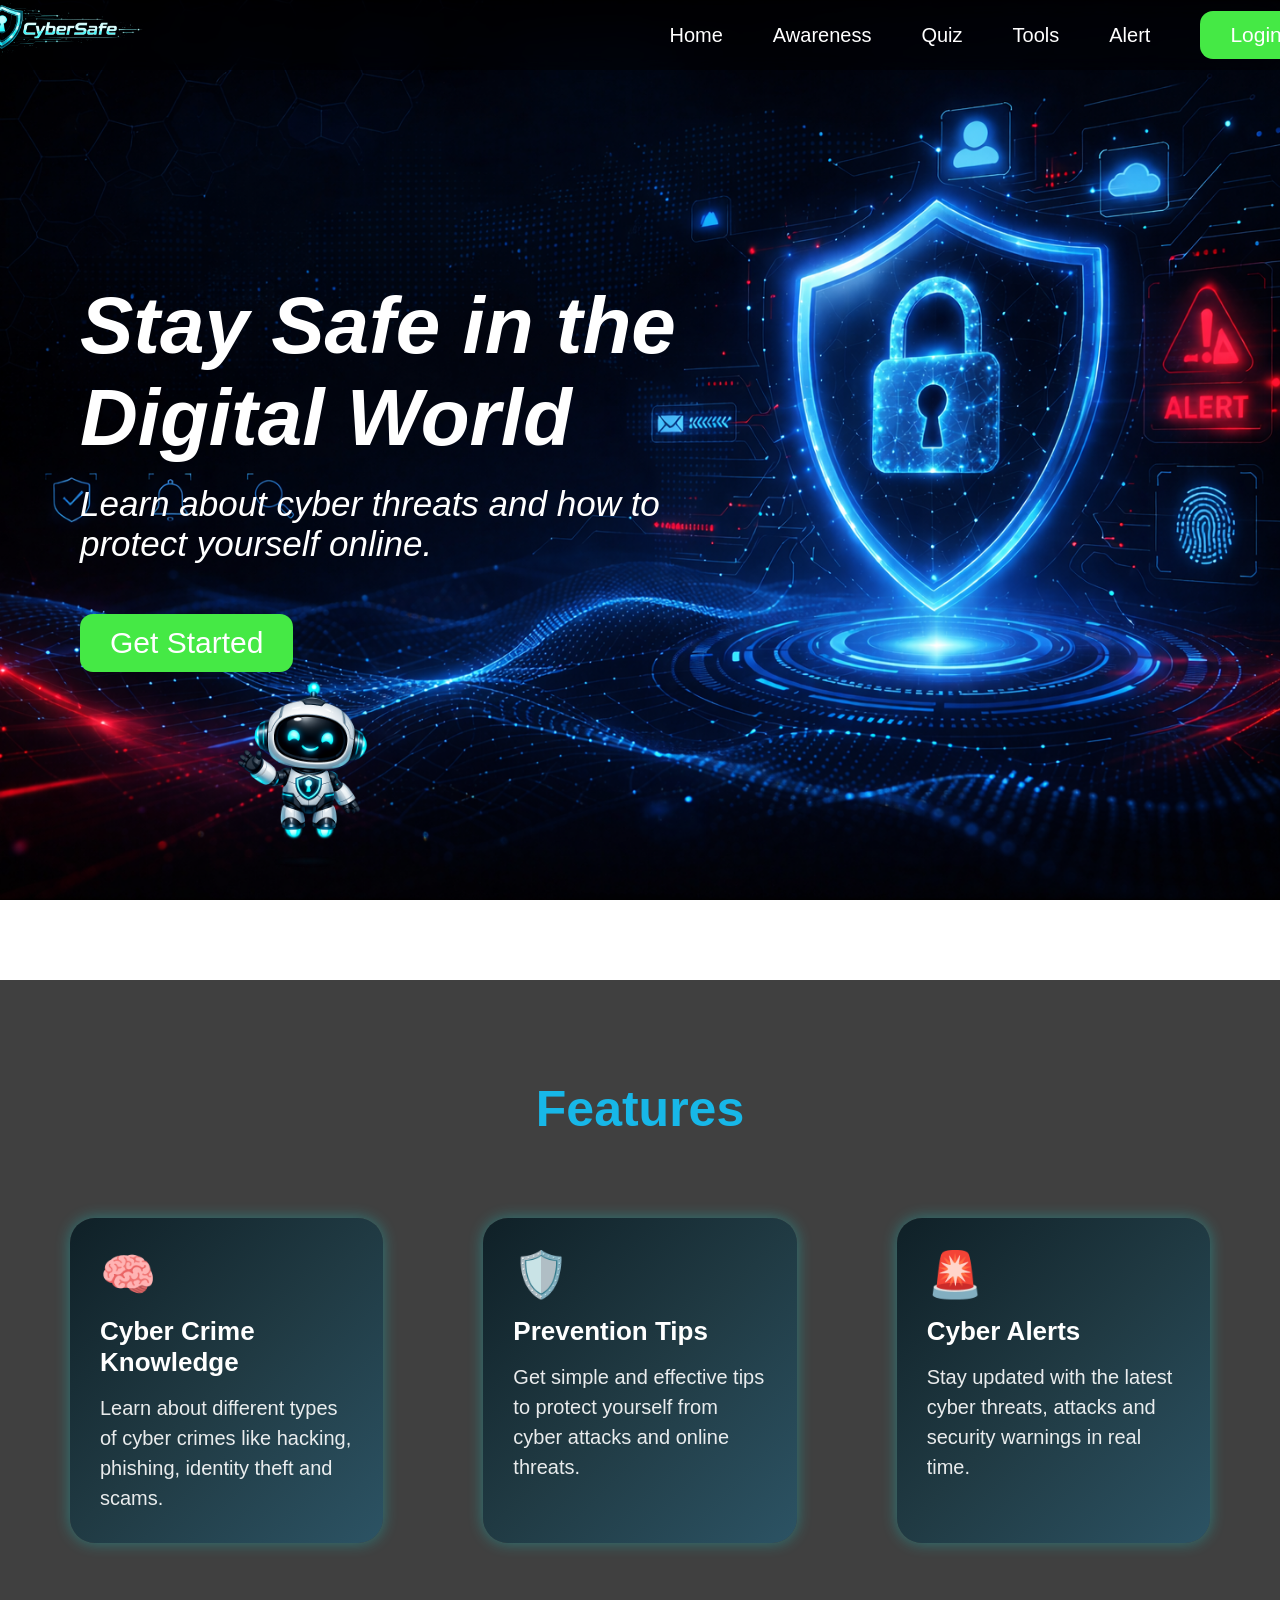
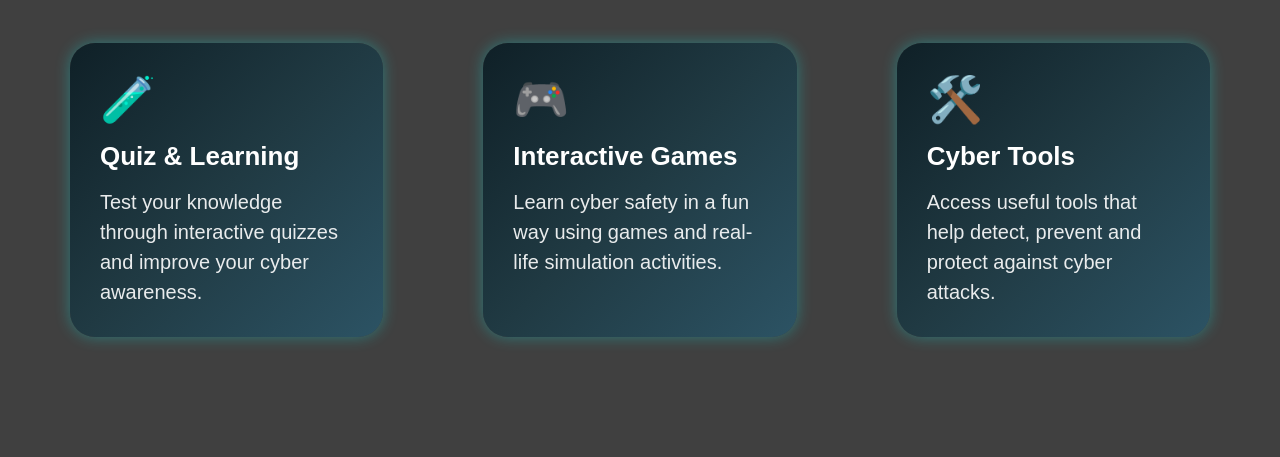
==== index.html @ 5fda8fcb "Done" ====
<!DOCTYPE html>
<html lang="en">
<head>
    <meta charset="UTF-8">
    <meta name="viewport" content="width=device-width, initial-scale=1.0">
    <title>Cyber Awareness Platform</title>
    <link rel="stylesheet" href="style.css">
</head>
<body>
  
    <div id="main">

        <div id="nav">
            <div id="logo"><img src="images/logo.png" alt=""></div>
            <div class="text"><a href="index.html">Home</a></div>
            <div class="text"><a href="awareness.html">Awareness</a></div>
            <div class="text"><p>Quiz</p></div>
            <div class="text"><a href="tools.html">Tools</a></div>
            <div class="text"><p>Alert</p></div>
            <div class="text">
                <a href="login.html"><button>Login</button></a>
            </div>
        </div>

        <div id="content">
            <h1>Stay Safe in the <br> Digital World</h1>
            <p>Learn about cyber threats and how to protect yourself online.</p>
            <button class="btn">Get Started</button>

            <div class="robot">
                <img src="images/robot..png" alt="Cyber Robot">
            </div>
        </div>

    <section id="features">
    <h2>Features</h2>

    <div class="feature-container">

        <div class="feature-card">
            <div class="feature-icon">🧠</div>
            <h3>Cyber Crime Knowledge</h3>
            <p>Learn about different types of cyber crimes like hacking, phishing, identity theft and scams.</p>
        </div>

        <div class="feature-card">
            <div class="feature-icon">🛡️</div>
            <h3>Prevention Tips</h3>
            <p>Get simple and effective tips to protect yourself from cyber attacks and online threats.</p>
        </div>

        <div class="feature-card">
            <div class="feature-icon">🚨</div>
            <h3>Cyber Alerts</h3>
            <p>Stay updated with the latest cyber threats, attacks and security warnings in real time.</p>
        </div>

        <div class="feature-card">
            <div class="feature-icon">🧪</div>
            <h3>Quiz & Learning</h3>
            <p>Test your knowledge through interactive quizzes and improve your cyber awareness.</p>
        </div>

        <div class="feature-card">
            <div class="feature-icon">🎮</div>
            <h3>Interactive Games</h3>
            <p>Learn cyber safety in a fun way using games and real-life simulation activities.</p>
        </div>

        <div class="feature-card">
            <div class="feature-icon">🛠️</div>
            <h3>Cyber Tools</h3>
            <p>Access useful tools that help detect, prevent and protect against cyber attacks.</p>
        </div>

    </div>
</section>
        

    </div>
    
</body>
</html>
---- style.css ----
*{
    margin:0;
    padding:0;
    box-sizing:border-box;
    font-family: Arial, Helvetica, sans-serif;
}

html,body{
    width:100%;
    min-height:100%;
    background-image:url("images/bg.png");
    background-size:cover;
    background-position:center;
    background-repeat:no-repeat;
    background-attachment:fixed;
    overflow-x:hidden;
}

#main{
    width:100%;
    min-height:100vh;
}

#nav{
    height:70px;
    width:100%;
    position:fixed;
    top:0;
    left:0;
    display:flex;
    align-items:center;
    justify-content:space-evenly;
    background:rgba(0,0,0,0.4);
    backdrop-filter:blur(10px);
    z-index:1000;
}

.text a{
    text-decoration:none;
    color:white;
}

.text a:hover{
    color:lightblue;
}

.text:hover{
    color:white;
    text-decoration:none;
}

#logo{
    margin:12px;
    margin-right:500px;
}

#logo img{
    height:155px;
    width:auto;
    margin-left:-75px;
}

#logo img:hover{
    filter:drop-shadow(0 0 10px cyan);
    transition:0.3s;
}

.text{
    color:white;
    font-size:20px;
    margin-right:50px;
    cursor:pointer;
}

.text:hover{
    color:lightblue;
    text-decoration:underline;
}

button{
    background-color:rgb(69,233,69);
    font-size:21px;
    padding:12px 30px;
    border-radius:13px;
    border:none;
    color:white;
    cursor:pointer;
}

button:hover{
    background-color:rgb(16,150,56);
}

/* ================= INDEX ================= */

#content{
    min-height:100vh;   /* FIXED */
    width:50%;
    padding-top:280px;
    margin-left:80px;
    color:white;
    font-style:oblique;
}

#content h1{
    font-size:80px;
    margin-bottom:20px;
    animation:colourAnimation 5s ease-in infinite,
              floatletters 3s ease-in-out infinite;
}

#content p{
    font-size:35px;
    margin-bottom:50px;
    animation:colourAnimation 5s ease-in infinite;
}

#content button{
    font-size:30px;
    animation:pulse 2s infinite;
}

@keyframes colourAnimation{
    0%{ color:white; }
    50%{ color:rgb(23, 183, 232); }
    100%{ color:white; }
}

@keyframes floatletters{
    0%{ transform:translateY(0px); }
    50%{ transform:translateY(-20px); }
    100%{ transform:translateY(0px); }
}

@keyframes pulse{
    0%{ transform:scale(1); }
    50%{ transform:scale(1.08); }
    100%{ transform:scale(1); }
}

.robot{
    position:absolute;
    right:-200px;
    bottom:8px;
    animation:moveRobot 4s ease forwards;
}

.robot img{
    width:220px;
}

@keyframes moveRobot{
    from{ left:-50px; }
    to{ left:200px; }
}

/* ================= FEATURE SECTION ================= */

#features{
    width:100%;
    min-height:100vh;
    padding:100px 50px;
    background:rgba(0,0,0,0.75);
    text-align:center;
    margin-top:80px;   /* FIXED */
}

#features h2{
    color:rgb(23, 183, 232);;
    font-size:50px;
    margin-bottom:60px;
    
    animation:colourAnimation 5s ease-in infinite,
              floatletters 3s ease-in-out infinite;
}

.feature-container{
    display:grid;
    grid-template-columns:repeat(auto-fit, minmax(300px,1fr));
    gap:100px;
    padding:20px;
}

.feature-card{
    background:linear-gradient(135deg,#0f2027,#203a43,#2c5364);
    border-radius:25px;
    padding:30px;
    color:white;
    text-align:left;
    position:relative;
    overflow:hidden;
    transition:0.4s;
    box-shadow:0 0 15px rgba(0,255,255,0.3);
}

.feature-card::before{
    content:"";
    position:absolute;
    top:0;
    left:-100%;
    width:100%;
    height:100%;
    background:linear-gradient(120deg,transparent,rgba(0,255,255,0.6),transparent);
    transition:0.5s;
}

.feature-card:hover::before{
    left:100%;
}

.feature-card:hover{
    transform:translateY(-15px) scale(1.03);
    box-shadow:0 0 25px rgba(0,255,255,0.8);
}

.feature-icon{
    font-size:45px;
    margin-bottom:15px;
}

.feature-card h3{
    font-size:26px;
    margin-bottom:15px;
}

.feature-card p{
    font-size:20px;
    line-height:1.5;
    opacity:0.9;
}

/* ================= LOGIN ================= */

.login-container{
    display:flex;
    justify-content:center;
    align-items:center;
}

.login-box{
    margin-top: 200px;
    width:400px;
    padding:40px;
    height: 450px;
    background:rgba(241, 242, 237, 0.804);
    border-radius:20px;
    box-shadow:0 0 20px #00eaff;
    color:rgb(19, 19, 19);
    text-align:center;
}

.login-box h2{
    margin-bottom:20px;
    background: linear-gradient(to bottom,rgb(5, 5, 93) 50%,rgb(8, 127, 175) 50%);
    color: transparent;
    -webkit-background-clip: text;
    font-size: 20px;
}

.input-box{
    position:relative;
    margin-bottom:30px;
}

.input-box input{
    width:100%;
    padding:10px;
    background:transparent;
    border:none;
    border-bottom:2px solid #00eaff;
    outline:none;
    font-size:16px;
}

.input-box label{
    position:absolute;
    top:10px;
    left:0;
    transition:0.3s;
}

.input-box input:focus ~ label,
.input-box input:valid ~ label{
    top:-15px;
    font-size:12px;
    color:#0d94a0;
}
.register{
margin-top:50px;
font-size:20px;
}
.register a{
color:#0a8288;
text-decoration:none;
}
.register a:hover{
    color: darkblue;
}
.robot-side{
    text-align:center;
    color:white;
     position:absolute;
    right:1065px;
    bottom:255px;
}

.robot-side img{
    width:250px;
    
}


/* ================= REGISTER ================= */

.register-container{
    display:flex;
    justify-content:center;
    align-items:center;
    width:100%;
}
.robotside{
    text-align:center;
    color:white;
     position:absolute;
    right:1065px;
    bottom:172px;
}

.robotside img{
    width:250px;
    
}
.register-box{
    width:380px;
    margin-top: 150px;
    padding:40px;
    border-radius:10px;
    background:rgba(251, 248, 248, 0.75);
    box-shadow:0 0 20px #00eaff;
    text-align:center;
}

.form-btn{
    width:100%;
    padding:10px;
    background:#59dde9;
    border:none;
    border-radius:5px;
    cursor:pointer;
}

.form-btn:hover{
    background:#3c96db;
    color:white;
}
.login-link{
margin-top:30px;
font-size:18px;

}

.login-link a{
color:#087680;
text-decoration:none;
}
.login-link a:hover{
    color: darkblue;
}

/* ================= AWARENESS ================= */


#hero{
    text-align:center;
    padding-top:150px;
    padding-bottom:80px;
}

#hero h1{
    font-size:70px;
    color:rgb(40, 214, 214);
    margin-bottom:20px;
}

#hero p{
    font-size:28px;
    color: white;
}#crime-section{
    width:100%;
    display:flex;
    justify-content:center;
    flex-wrap:wrap;
    gap:100px;
    padding:40px;
}

/* CARD WRAPPER */
.crime-card{
    width:400px;
    height:350px;
    perspective:1000px;
    position:relative;
}

/* INNER FLIP */
.crime-card-inner{
    position:relative;
    width:100%;
    height:100%;
    transition:transform 0.8s;
    transform-style:preserve-3d;
    will-change: transform;
}

/* HOVER EFFECT */
.crime-card:hover{
    z-index:10;
}

.crime-card:hover .crime-card-inner{
    transform:rotateY(180deg);
}

/* FRONT + BACK COMMON */
.crime-card-front,
.crime-card-back{
    position:absolute;
    width:100%;
    height:100%;
    border-radius:40px;
    backface-visibility:hidden;
    display:flex;
    align-items:center;
    justify-content:center;
    text-align:center;
    padding:20px;
    box-shadow:0 0 20px rgba(0,255,255,0.5);
}


/* BACK SIDE */
.crime-card-back{
    background:rgba(0,0,0,0.85);
    color:white;
    transform:rotateY(180deg);
}

.crime-card-back p{
    font-size:25px;
    line-height:1.6;
}
.crime-card-front img{
    width:100%;
    height:100%;
    object-fit:cover;   /* key property */
    position:absolute;
    top:0;
    left:0;
}
.crime-card-front h2{
    position:relative;
    z-index:2;
    color:white;
    background:rgba(0,0,0,0.5);
    padding:10px 15px;
    border-radius:10px;
    font-size: 30px;
}

/* ===== TITLE ===== */
.page-title{
    margin-top: 100px; 
     margin-bottom: 20px;  
    text-align: center;
    font-size: 50px;
    color: #28eae6;
    position: relative;
    z-index: 1;
}
  
/* ===== GRID ===== */
.tool-grid{
    display:grid;
    grid-template-columns:repeat(2, 1fr);
    gap:15px;
    padding:15px;

    /* smooth entry */
    animation:fadeGrid 0.6s ease;
}

@keyframes fadeGrid{
    from{
        opacity:0;
        transform:translateY(10px);
    }
    to{
        opacity:1;
        transform:translateY(0);
    }
}

/* ===== TOOL BOX ===== */
.tool-box{
    background:#1f2937;
    padding:15px;
    border-radius:10px;
    border:1px solid #374151;

    display:flex;
    justify-content:space-between;
    align-items:center;

    min-height:110px;
    transition:all 0.35s ease;

    /* animation base */
    opacity:0;
    transform:translateY(20px);
    animation:fadeUp 0.6s ease forwards;
}


/* stagger animation (nice dashboard feel) */
.tool-box:nth-child(1){animation-delay:0.05s;}
.tool-box:nth-child(2){animation-delay:0.1s;}
.tool-box:nth-child(3){animation-delay:0.15s;}
.tool-box:nth-child(4){animation-delay:0.2s;}
.tool-box:nth-child(5){animation-delay:0.25s;}
.tool-box:nth-child(6){animation-delay:0.3s;}
.tool-box:nth-child(7){animation-delay:0.35s;}
.tool-box:nth-child(8){animation-delay:0.4s;}

@keyframes fadeUp{
    to{
        opacity:1;
        transform:translateY(0);
    }
}

/* hover effect (modern cyber lift) */
.tool-box:hover{
    transform:translateY(-6px) scale(1.02);
    border-color:#00ffcc;
    box-shadow:0 10px 25px rgba(0,255,204,0.15);
    
}

/* ===== TEXT ===== */
.tool-info h3{
    color:#19dede;
    font-size:28px;
    margin-bottom:5px;

    transition:0.3s;
}

.tool-box:hover .tool-info h3{
    text-shadow:0 0 8px #19dede;
}

.tool-info p{
    font-size:20px;
    color:#e0e7f1;
}

.tool-info span{
    font-size:18px;
    color:#fbbf24;
}

/* ===== BUTTON ===== */
.tool-btn{
    background:#28d3ed;
    color:#0b0f19;
    padding:7px 10px;
    border-radius:6px;
    text-decoration:none;
    font-weight:bold;
    font-size:18px;

    transition:0.3s;
}

.tool-btn:hover{
    background:#00ffcc;
    transform:scale(1.08);
    box-shadow:0 0 12px #00ffcc;
}

/* ===== MOBILE ===== */
@media(max-width:768px){
    .tool-grid{
        grid-template-columns:1fr;
    }

    .tool-box{
        flex-direction:column;
        align-items:flex-start;
        gap:15px;
    }
}
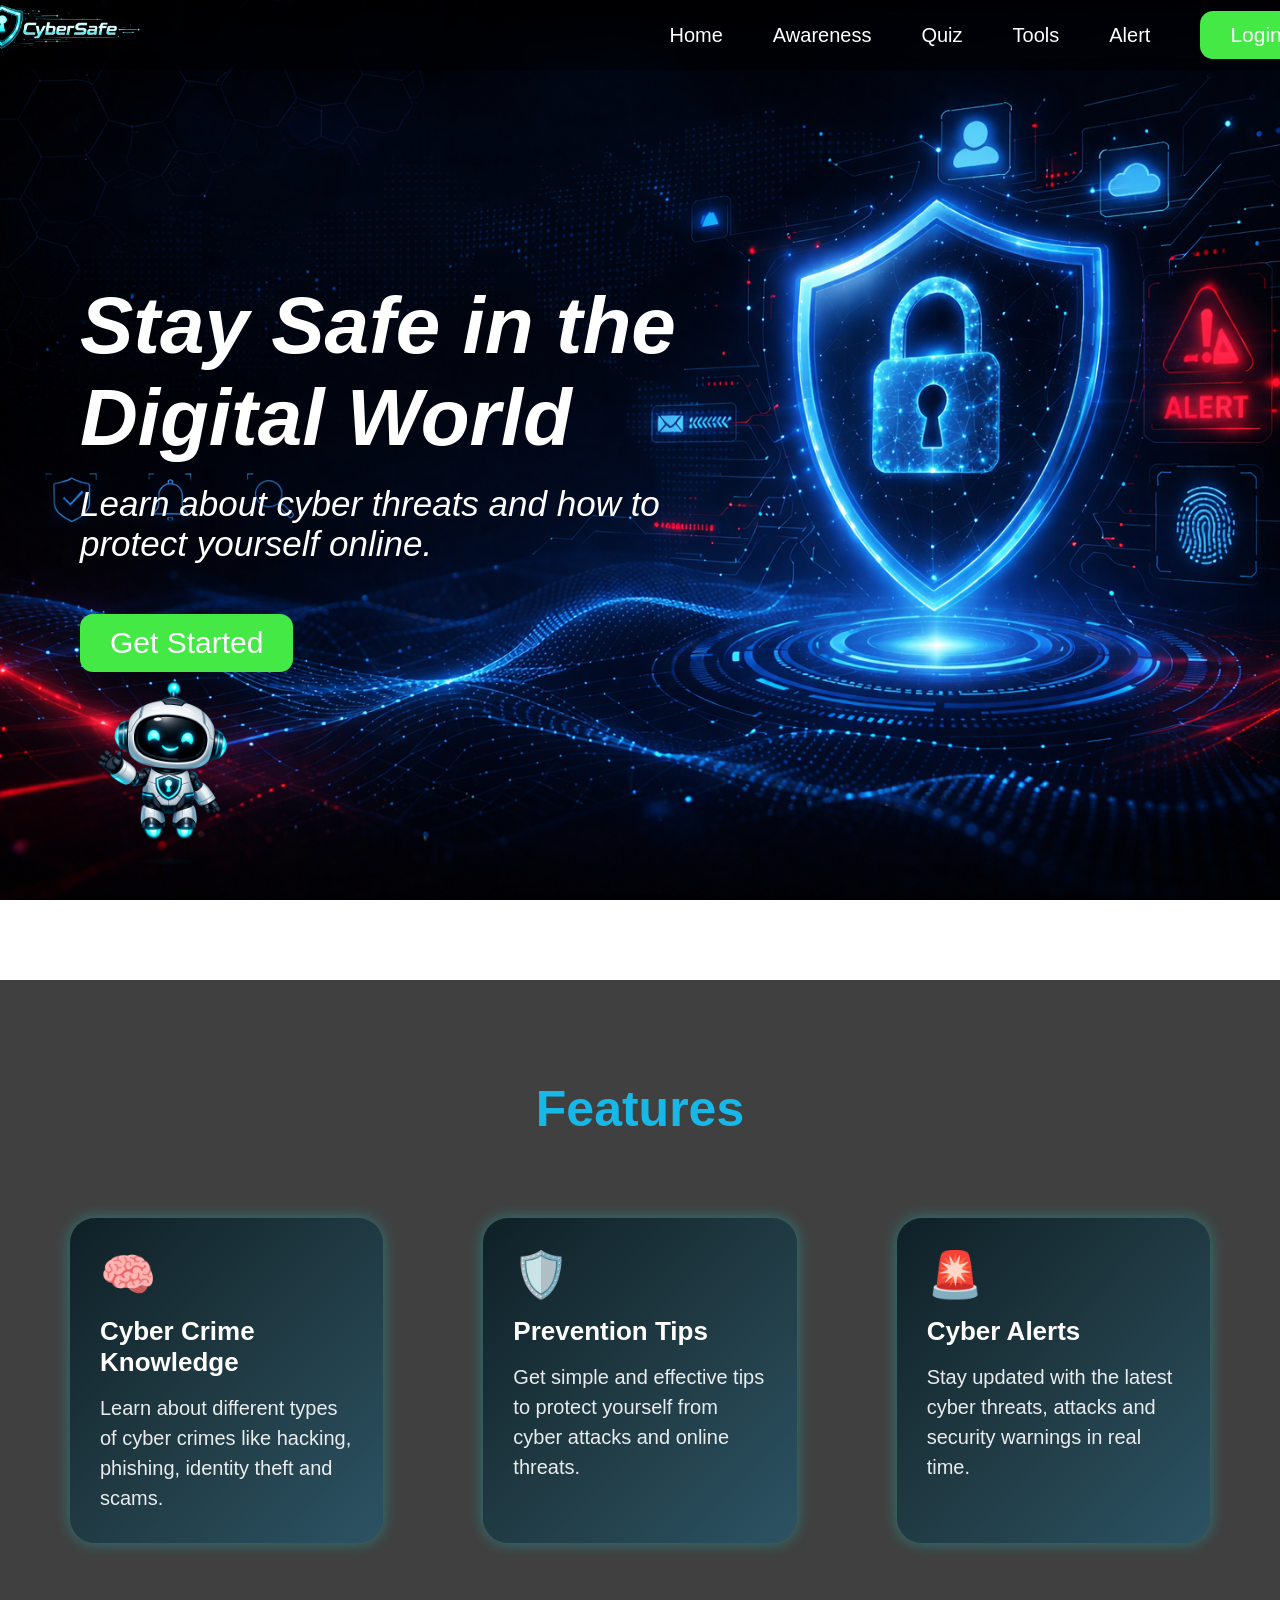
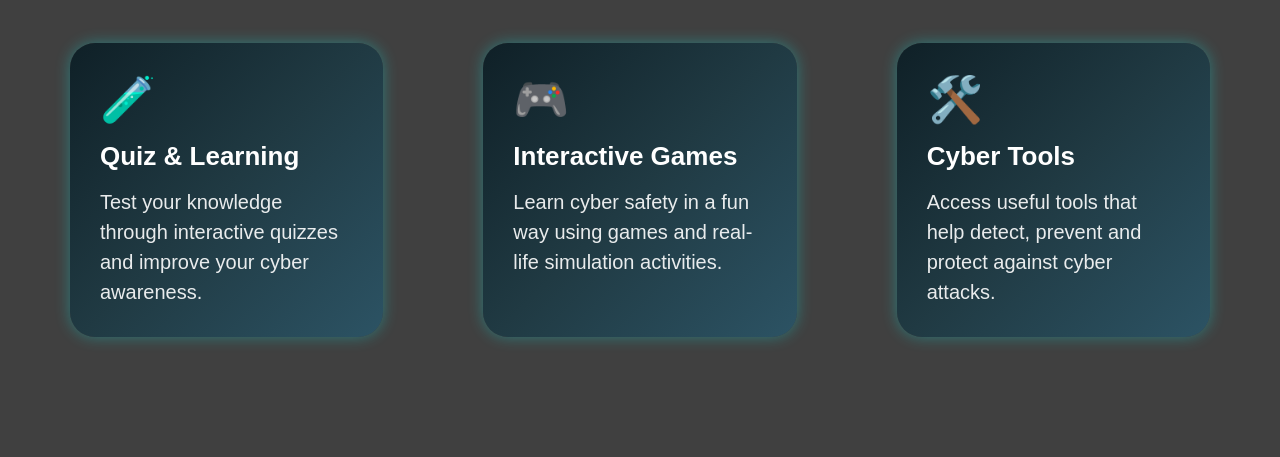
==== commit b2a55e0b: "Done" ====
--- a/index.html
+++ b/index.html
@@ -14,7 +14,7 @@
             <div id="logo"><img src="images/logo.png" alt=""></div>
             <div class="text"><a href="index.html">Home</a></div>
             <div class="text"><a href="awareness.html">Awareness</a></div>
-            <div class="text"><p>Quiz</p></div>
+            <div class="text"><a href="quiz.html">Quiz</a></div>
             <div class="text"><a href="tools.html">Tools</a></div>
             <div class="text"><p>Alert</p></div>
             <div class="text">
@@ -25,7 +25,7 @@
         <div id="content">
             <h1>Stay Safe in the <br> Digital World</h1>
             <p>Learn about cyber threats and how to protect yourself online.</p>
-            <button class="btn">Get Started</button>
+            <button onclick="window.location.href='games.html'">Get Started</button>
 
             <div class="robot">
                 <img src="images/robot..png" alt="Cyber Robot">
--- a/style.css
+++ b/style.css
@@ -94,7 +94,7 @@
 /* ================= INDEX ================= */
 
 #content{
-    min-height:100vh;   /* FIXED */
+    min-height:100vh;   
     width:50%;
     padding-top:280px;
     margin-left:80px;
@@ -162,7 +162,7 @@
     padding:100px 50px;
     background:rgba(0,0,0,0.75);
     text-align:center;
-    margin-top:80px;   /* FIXED */
+    margin-top:80px;   
 }
 
 #features h2{
@@ -394,7 +394,7 @@
     padding:40px;
 }
 
-/* CARD WRAPPER */
+
 .crime-card{
     width:400px;
     height:350px;
@@ -402,7 +402,7 @@
     position:relative;
 }
 
-/* INNER FLIP */
+
 .crime-card-inner{
     position:relative;
     width:100%;
@@ -412,7 +412,7 @@
     will-change: transform;
 }
 
-/* HOVER EFFECT */
+
 .crime-card:hover{
     z-index:10;
 }
@@ -421,7 +421,7 @@
     transform:rotateY(180deg);
 }
 
-/* FRONT + BACK COMMON */
+
 .crime-card-front,
 .crime-card-back{
     position:absolute;
@@ -438,7 +438,7 @@
 }
 
 
-/* BACK SIDE */
+
 .crime-card-back{
     background:rgba(0,0,0,0.85);
     color:white;
@@ -452,7 +452,7 @@
 .crime-card-front img{
     width:100%;
     height:100%;
-    object-fit:cover;   /* key property */
+    object-fit:cover;   
     position:absolute;
     top:0;
     left:0;
@@ -484,8 +484,6 @@
     grid-template-columns:repeat(2, 1fr);
     gap:15px;
     padding:15px;
-
-    /* smooth entry */
     animation:fadeGrid 0.6s ease;
 }
 
@@ -514,14 +512,14 @@
     min-height:110px;
     transition:all 0.35s ease;
 
-    /* animation base */
+
     opacity:0;
     transform:translateY(20px);
     animation:fadeUp 0.6s ease forwards;
 }
 
 
-/* stagger animation (nice dashboard feel) */
+
 .tool-box:nth-child(1){animation-delay:0.05s;}
 .tool-box:nth-child(2){animation-delay:0.1s;}
 .tool-box:nth-child(3){animation-delay:0.15s;}
@@ -538,7 +536,7 @@
     }
 }
 
-/* hover effect (modern cyber lift) */
+
 .tool-box:hover{
     transform:translateY(-6px) scale(1.02);
     border-color:#00ffcc;
@@ -599,4 +597,160 @@
         align-items:flex-start;
         gap:15px;
     }
+}
+
+/* QUIZ */
+#quiz-container{
+    margin-top:140px;
+    text-align:center;
+    animation:fadeIn 1s ease-in-out;
+}
+
+h1{
+    font-size:38px;
+    margin-bottom:20px;
+    color: white;
+}
+
+#question{
+    font-size:33px;
+    margin-bottom:25px;
+    color:#38bdf8;
+    font-weight:bold;
+}
+
+/* OPTIONS */
+.option{
+    display:block;
+    margin:15px auto;
+    padding:16px;
+    width:60%;
+    font-size:20px;
+    background:#1e293b;
+    border:none;
+    color:white;
+    cursor:pointer;
+    border-radius:8px;
+    transition:0.3s;
+}
+
+.option:hover{
+    background:#38bdf8;
+    transform:scale(1.05);
+}
+
+/* NAV BUTTONS */
+.btn-group{
+    margin-top:25px;
+}
+
+.nav-btn{
+    margin:12px;
+    padding:12px 25px;
+    font-size:18px;
+    background:#3cd2f4;
+    border: none;
+    color:black;
+    cursor:pointer;
+    border-radius:10px;
+    font-weight:bold;
+}
+
+.nav-btn:hover{
+    background:#0c8dc8;
+}
+
+/* SCORE */
+#quiz-container p{
+    font-size:35px;
+    margin-top:20px;
+    font-weight: 400;
+    color: rgb(150, 239, 246);
+}
+
+/* POPUP */
+#popup{
+    position:fixed;
+    top:40%;
+    left:50%;
+    transform:translate(-50%,-50%);
+    background:#020617;
+    padding:25px;
+    font-size:20px;
+    border:2px solid #38bdf8;
+    display:none;
+}
+
+/* ANIMATION */
+@keyframes fadeIn{
+    from{opacity:0;}
+    to{opacity:1;}
+}
+
+/* Robot container */
+.robots-side {
+    position: absolute;
+    left: 20px;
+    top: 150px;
+    animation: fadeIn 1.5s ease-in-out,
+               moveRobot 3s ease forwards;
+                
+               
+}
+
+/* Robot image */
+.robot-img {
+    width: 300px;
+     left: 500px;
+    bottom: -700px;
+    position: absolute;
+    animation: floatRobot 4s ease-in-out infinite,
+               
+    filter: drop-shadow(0 0 10px #38bdf8);
+    transition: transform 0.3s ease;
+}
+
+@keyframes moveRobot{
+    from{ left:-150px; }
+    to{ left:60px; }
+}
+/* Floating animation */
+@keyframes floatRobot {
+    0% {
+        transform: translateY(0px) scale(1);
+    }
+    50% {
+        transform: translateY(-15px) scale(1.03);
+    }
+    100% {
+        transform: translateY(0px) scale(1);
+    }
+}
+
+/* Hover wave effect */
+.robot-img:hover {
+    animation: floatRobot 4s ease-in-out infinite,
+              
+               wave 0.6s ease-in-out;
+}
+
+/* Wave animation */
+@keyframes wave {
+    0% { transform: rotate(0deg); }
+    25% { transform: rotate(3deg); }
+    50% { transform: rotate(-3deg); }
+    75% { transform: rotate(2deg); }
+    100% { transform: rotate(0deg); }
+}
+
+/* Fade in */
+@keyframes fadeIn {
+    from {
+        opacity: 0;
+        transform: translateX(-30px);
+    }
+    to {
+        opacity: 1;
+        transform: translateX(0);
+    }
 }
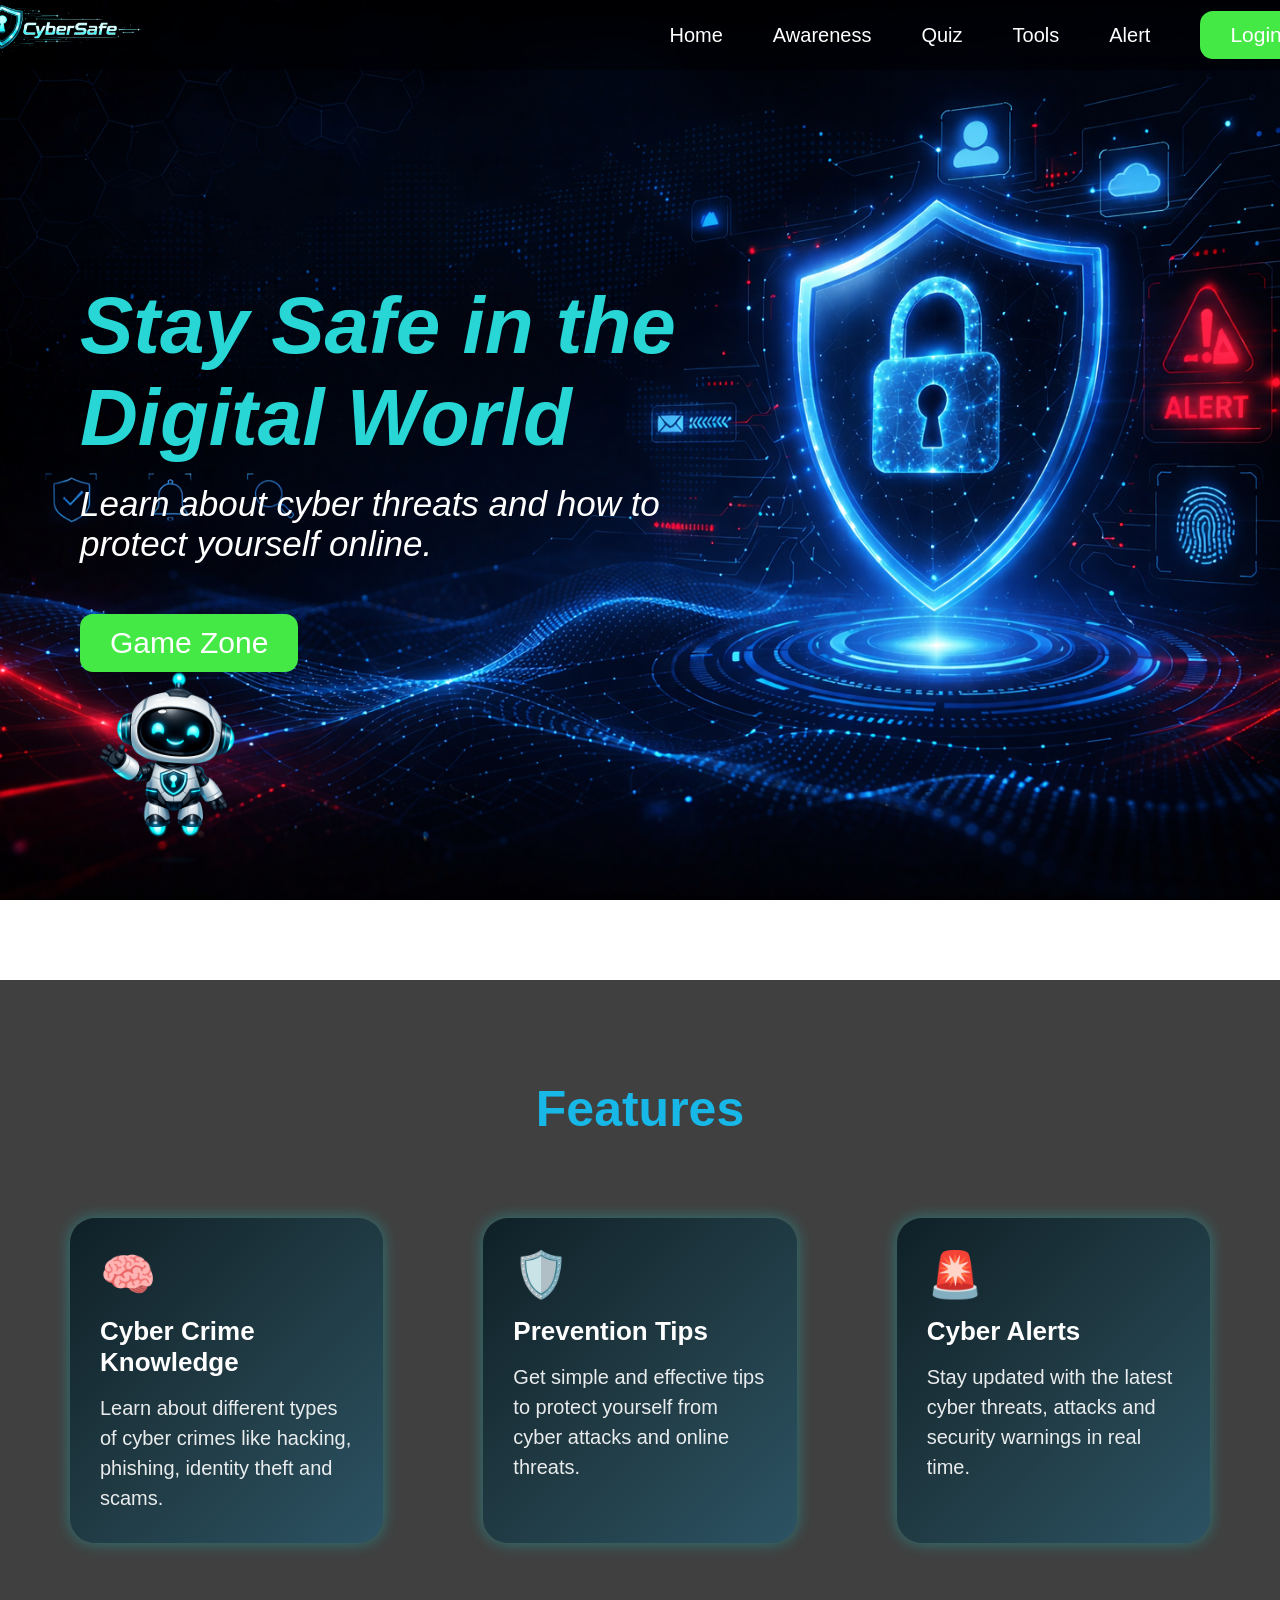
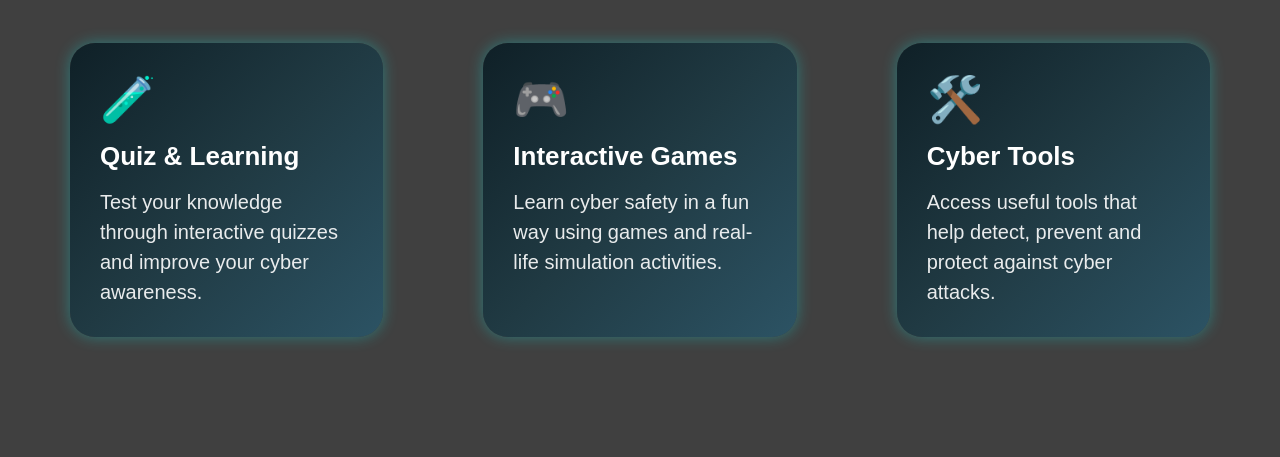
==== commit 7ed288fe: "done" ====
--- a/index.html
+++ b/index.html
@@ -25,7 +25,7 @@
         <div id="content">
             <h1>Stay Safe in the <br> Digital World</h1>
             <p>Learn about cyber threats and how to protect yourself online.</p>
-            <button onclick="window.location.href='games.html'">Get Started</button>
+            <button  onclick="window.location.href='games.html'">Game Zone</button>
 
             <div class="robot">
                 <img src="images/robot..png" alt="Cyber Robot">
--- a/style.css
+++ b/style.css
@@ -142,16 +142,16 @@
     position:absolute;
     right:-200px;
     bottom:8px;
-    animation:moveRobot 4s ease forwards;
+    animation:moveRobot 2s ease forwards;
 }
 
 .robot img{
-    width:220px;
+    width:230px;
 }
 
 @keyframes moveRobot{
     from{ left:-50px; }
-    to{ left:200px; }
+    to{ left:400px; }
 }
 
 /* ================= FEATURE SECTION ================= */
@@ -306,6 +306,7 @@
 
 .robot-side img{
     width:250px;
+     filter: drop-shadow(0 0 10px #38bdf8);
     
 }
 
@@ -328,6 +329,7 @@
 
 .robotside img{
     width:250px;
+     filter: drop-shadow(0 0 10px #38bdf8);
     
 }
 .register-box{
@@ -554,7 +556,7 @@
 }
 
 .tool-box:hover .tool-info h3{
-    text-shadow:0 0 8px #19dede;
+    text-shadow:0 0 8px #58f0f0;
 }
 
 .tool-info p{
@@ -607,9 +609,9 @@
 }
 
 h1{
-    font-size:38px;
+    font-size:50px;
     margin-bottom:20px;
-    color: white;
+    color:rgb(40, 214, 214);
 }
 
 #question{
@@ -620,23 +622,47 @@
 }
 
 /* OPTIONS */
-.option{
-    display:block;
-    margin:15px auto;
-    padding:16px;
-    width:60%;
-    font-size:20px;
-    background:#1e293b;
-    border:none;
-    color:white;
-    cursor:pointer;
-    border-radius:8px;
-    transition:0.3s;
+.option {
+    display: block;
+    margin: 15px auto;
+    padding: 16px;
+    width: 60%;
+    font-size: 20px;
+    background: #1e293b;
+    border: none;
+    color: white;
+    cursor: pointer;
+    border-radius: 8px;
+    transition: 0.3s;
+
+    position: relative;   /* IMPORTANT */
+    overflow: hidden;     /* keeps effect inside button */
+}
+
+.option::before {
+    content: "";
+    position: absolute;
+    top: 0;
+    left: -100%;
+    width: 100%;          /* match full button width */
+    height: 100%;         /* match full button height */
+    background: linear-gradient(
+        120deg,
+        transparent,
+        rgba(0, 255, 255, 0.6),
+        transparent
+    );
+    transition: 0.5s;
+}
+
+.option:hover::before {
+    left: 100%;
 }
 
 .option:hover{
     background:#38bdf8;
     transform:scale(1.05);
+    
 }
 
 /* NAV BUTTONS */
@@ -665,7 +691,7 @@
     font-size:35px;
     margin-top:20px;
     font-weight: 400;
-    color: rgb(150, 239, 246);
+    color: rgb(236, 244, 245);
 }
 
 /* POPUP */
@@ -704,8 +730,7 @@
      left: 500px;
     bottom: -700px;
     position: absolute;
-    animation: floatRobot 4s ease-in-out infinite,
-               
+    animation: floatRobot 4s ease-in-out infinite;
     filter: drop-shadow(0 0 10px #38bdf8);
     transition: transform 0.3s ease;
 }
@@ -727,7 +752,7 @@
     }
 }
 
-/* Hover wave effect */
+
 .robot-img:hover {
     animation: floatRobot 4s ease-in-out infinite,
               
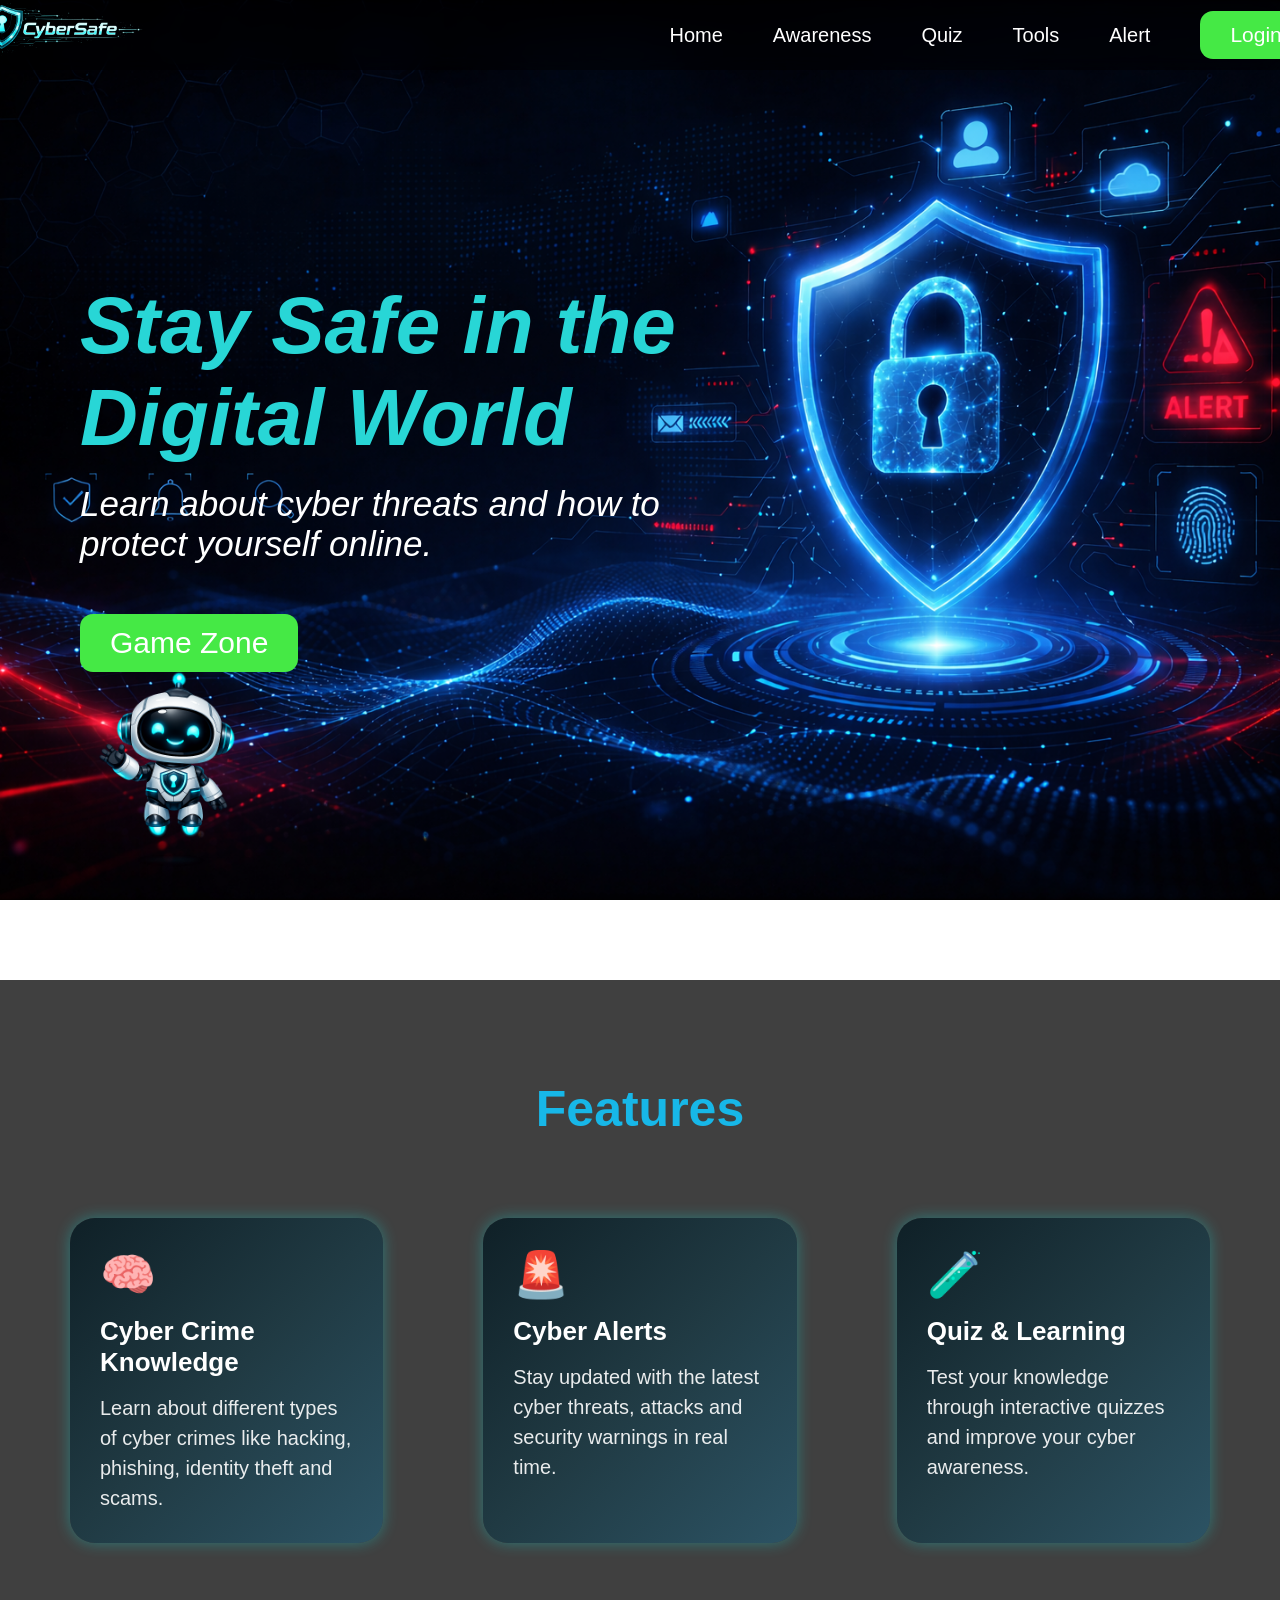
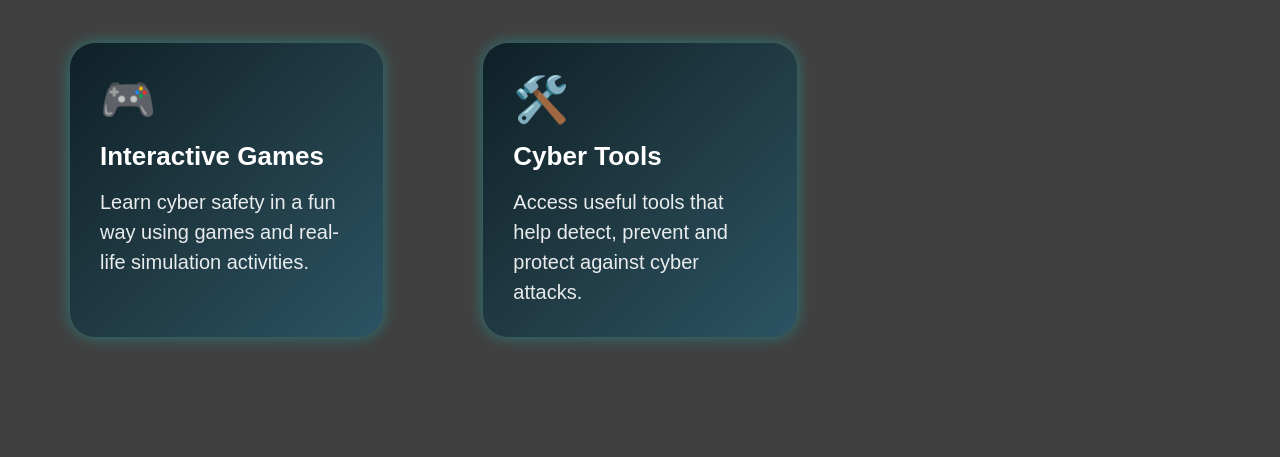
==== commit 18b79037: "done" ====
--- a/index.html
+++ b/index.html
@@ -43,11 +43,6 @@
             <p>Learn about different types of cyber crimes like hacking, phishing, identity theft and scams.</p>
         </div>
 
-        <div class="feature-card">
-            <div class="feature-icon">🛡️</div>
-            <h3>Prevention Tips</h3>
-            <p>Get simple and effective tips to protect yourself from cyber attacks and online threats.</p>
-        </div>
 
         <div class="feature-card">
             <div class="feature-icon">🚨</div>
